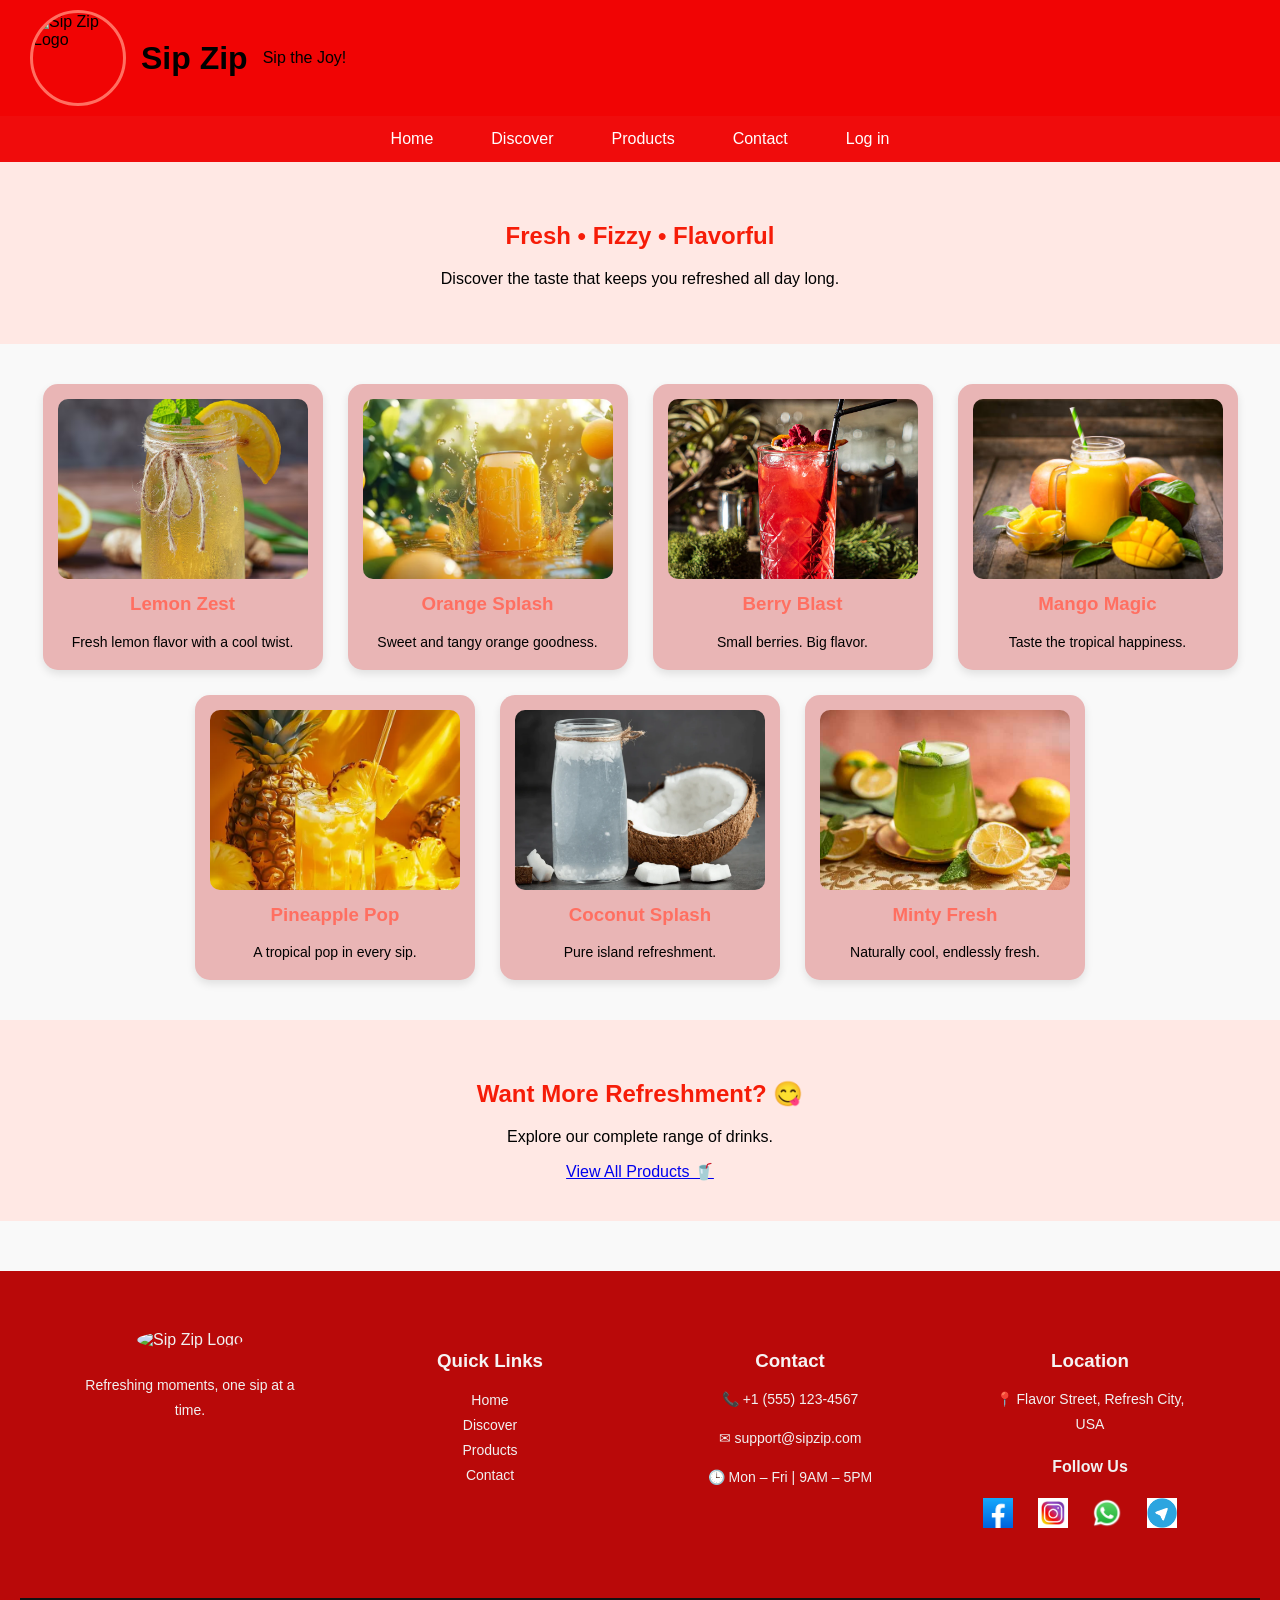
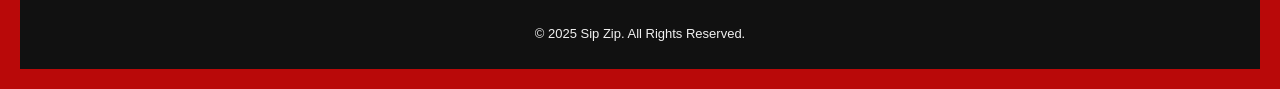
==== index.html @ 84e17173 "first commit" ====
<!DOCTYPE html>
<html lang="en">
<head>
    <meta charset="UTF-8">
    <title>Sip Zip | Refresh Your Day</title>
    <link rel="stylesheet" href="stylesheet.css">

        <link rel="icon" type="image/png" href="Logo.png" sizes="96x96" />
<link rel="icon" type="image/svg+xml" href="Logo.png" />
<link rel="shortcut icon" href="Logo.png" />


</head>
<body>
 
    <!-- Header -->
    <header>
        <div class="logo-area">
        <img src="logo.png" alt="Sip Zip Logo" class="logo">
        <h1>Sip Zip</h1>
            
    </div>
      <p>Sip the Joy!</p>
    </header>

    <!-- Navbar -->
    <nav>
        <ul>
            <li><a href="index.html">Home</a></li>
             <li><a href="about us.html">Discover</a></li>
            <li><a href="product.html">Products</a></li>
           
            <li><a href="contact.html">Contact</a></li>
             <li><a href="login.html">Log in</a></li> 
        </ul>
    </nav>

    <!-- Hero Section -->
    <section class="hero">
        <h2>Fresh • Fizzy • Flavorful</h2>
        <p>Discover the taste that keeps you refreshed all day long.</p>
    </section>

    <!-- Cards Section -->
    <section class="cards">
        <div class="card">
            <img src="lemon zest.avif" alt="Lemon Drink">
            <h3>Lemon Zest</h3>
            <p>Fresh lemon flavor with a cool twist.</p>
        </div>

        <div class="card">
            <img src="orange splash.webp" alt="Orange Drink">
            <h3>Orange Splash</h3>
            <p>Sweet and tangy orange goodness.</p>
        </div>

        <div class="card">
            <img src="berry blast.webp" alt="Berry Drink">
            <h3>Berry Blast</h3>
            <p>Small berries. Big flavor.</p>
        </div>
         <div class="card">
         <img src="mango.jpg" alt="Mango Magic">
            <h3>Mango Magic</h3>
            <p>Taste the tropical happiness.</p>
        </div>
         <div class="card">
         <img src="pineapple.webp" alt="Pineapple Pop">
            <h3>Pineapple Pop</h3>
            <p>A tropical pop in every sip.</p>
        </div>
         <div class="card">
         <img src="coconut.webp" alt="Coconut Splash">
            <h3>Coconut Splash</h3>
            <p>Pure island refreshment.</p>
        </div>
         <div class="card">
         <img src="mint.jpg" alt="Minty Fresh">
            <h3>Minty Fresh</h3>
            <p>Naturally cool, endlessly fresh.</p>
        </div>
      
    </section>

<section class="hero">
    <h2>Want More Refreshment? 😋</h2>
    <p>Explore our complete range of drinks.</p>
    <a href="product.html" class="menu-btn">View All Products 🥤</a>
</section>
<footer class="main-footer">

    <div class="footer-container">

        <!-- Logo & Tagline -->
        <div class="footer-box">
            <img src="logo.png" alt="Sip Zip Logo" class="footer-logo">
            <p>Refreshing moments, one sip at a time.</p>
        </div>

        <!-- Quick Links -->
        <div class="footer-box">
            <h3>Quick Links</h3>
            <ul>
                <li><a href="home.html">Home</a></li>
                <li><a href="about us.html">Discover</a></li>
                <li><a href="product.html">Products</a></li>
                <li><a href="contact.html">Contact</a></li>  
               
            </ul>
        </div>

        <!-- Contact Info -->
        <div class="footer-box">
            <h3>Contact</h3>
            <p>📞 +1 (555) 123-4567</p>
            <p>✉ support@sipzip.com</p>
            <p>🕒 Mon – Fri | 9AM – 5PM</p>
        </div>

        <!-- Location & Social -->
        <div class="footer-box">
            <h3>Location</h3>
            <p>📍 Flavor Street, Refresh City, USA</p>

            <div class="social-icons">
            <h4>Follow Us</h4>
            <a href="#"><img src="facebok.ac3b465e-4384-42a8-9142-901c0405e1bc" alt="Facebook"></a>
            <a href="#"><img src="insta.webp" alt="Instagram"></a>
            <a href="#"><img src="WhatsApp.svg.webp" alt="WhatsApp"></a>
            <a href="#"><img src="telegram.png" alt="Telegram"></a>
        </div>
        </div>

    </div>

    <!-- Bottom Line -->
    <div class="footer-bottom">
        <p>© 2025 Sip Zip. All Rights Reserved.</p>
    </div>

</footer>









   

</body>
</html>
---- stylesheet.css ----
/* General Styling */
body {
    margin: 0;
    font-family: Arial, Helvetica, sans-serif;
    background-color: #f9f9f9;
}
  /* --------------Home page styling ---------------------- */
/* Header */
header {
    display: flex;
    align-items: center;
    background-color: #f10404;
    padding: 10px 30px;   /* pehle zyada tha, ab kam */
    gap: 15px;
}

/* Navbar */
nav {
    background-color: #f00c0c;
}

nav ul {
    list-style: none;
    margin: 0;
    padding: 0;
    display: flex;
    justify-content: center;
}

nav ul li {
    margin: 0 15px;
}

nav ul li a {
    color: white;
    text-decoration: none;
    padding: 14px;
    display: block;
}

nav ul li a:hover {
    background-color: #ff6f61;
    border-radius: 5px;
}

/* Hero Section */
.hero {
    text-align: center;
    padding: 40px 20px;
    background-color: #ffe8e4;
}

.hero h2 {
    color: #f61c08;
}

/* Cards Section */
.cards {
    display: flex;
    justify-content: center;
    gap: 20px;
    padding: 40px;
    flex-wrap: wrap;
}

.card {
    background-color:rgb(233, 181, 181);
    width: 250px;
    border-radius: 10px;
    box-shadow: 0 4px 8px rgba(252, 5, 5, 0.1);
    text-align: center;
    padding: 15px;
}

.card img {
    width: 100%;
    height: 180px;
    border-radius: 10px;
    object-fit: cover;
}

.card h3 {
    color: #ff6f61;
}
.card:hover {
    background-color: rgb(221, 124, 124);
    transform: translateY(-10px) scale(1.05); /* Thoda upar aur zoom */
    box-shadow: 0 10px 20px rgba(0,0,0,0.2); /* Shadow zyada ho jaye */
}
.card:hover h3 {
    color: #e85b50;
}
/* --------------Home page styling end ---------------------- */

/* --------------About us  page styling ---------------------- */
/* Logo Area */
.logo-area {
  
    display: flex;
    align-items: center;
    gap: 15px;


}
.logo {
    width: 90px;          /* size barha diya */
    height: 90px;
    border-radius: 50%;   /* circle */
    object-fit: cover;    /* image distort nahi hogi */
    border: 3px solid #ff6f61; /* brand color border */
}




/* Active Link */
nav ul li a.active {
    background-color: #ff6f61;
    border-radius: 5px;
}

/* Navbar hover */
nav ul li a:hover {
    background-color: #ef8383;
    border-radius: 5px;
}

/* Hero / About Intro */
.about-hero {
    background-color: #ffe8e4;
    text-align: center;
    padding: 50px 20px;
    border-radius: 10px;
    margin: 20px;
}

.about-hero h2 {
    color: #e81b08;
    font-size: 28px;
    margin-bottom: 15px;
}

.about-hero p {
    max-width: 700px;
    margin: 0 auto;
    font-size: 18px;
    line-height: 1.6;
}

/* Our Story Section */
.our-story {
    display: flex;
    justify-content: center;
    align-items: center;
    gap: 40px;
    padding: 50px 20px;
    flex-wrap: wrap;
    background-color: #e58877;
    border-radius: 15px;
    margin: 20px;
     transition: transform 0.3s ease;
}

.story-text {
    max-width: 500px;
    
}

.story-text h3 {
    color: #f53827;
    margin-bottom: 15px;
    font-size: 24px;
    margin-left: 15px;
}

.story-text p {
    font-size: 16px;
    line-height: 1.6;
margin-left: 15px;
}

.story-img img {
    width: 400px;
    border-radius: 15px;
}
.story-text:hover{
    background-color: #ea9595;
}
.story-img:hover{
      transform: translateY(-10px) scale(1.05); 
    box-shadow: 0 10px 20px rgba(0,0,0,0.2); 
}
.story-text:hover{
       transform: translateY(-10px) scale(1.05); 
    box-shadow: 0 10px 20px rgba(0,0,0,0.2); 
}
.our-story:hover{
      transform: translateY(-10px) scale(1.05); 
    box-shadow: 0 10px 20px rgba(0,0,0,0.2); 

}



/* Footer */
footer {
    text-align: center;
    background-color: #e71313;
    color: white;
    padding: 20px;
    margin-top: 30px;
}
/* Discover Section */
.discover {
    background-color: #fff3f1;
    padding: 50px 20px;
    margin: 20px;
    border-radius: 10px;
    text-align: center;
}

.discover h3 {
    color: #ff6f61;
    font-size: 28px;
    margin-bottom: 30px;
}

/* Horizontal scroll container */
.discover-container {
     display: flex;
    justify-content: center;
    gap: 80px;
    padding: 40px;
    flex-wrap: wrap;
}



/* Discover Card */
.discover-card {
    min-width: 250px;
    background-color: rgb(234, 132, 132);
    border-radius: 15px;
    box-shadow: 0 6px 12px rgba(0,0,0,0.1);
    padding: 15px;
   width: 100%;
    max-width: 600px;
    margin: 0 auto;
    text-align: center;
    transition: transform 0.3s ease, box-shadow 0.3s ease;
}

.discover-card img {
    width: 100%;
    height: 150px;
    object-fit: cover;
    border-radius: 10px;
    margin-bottom: 10px;
}

.discover-card h4 {
    color: #f41f0c;
    margin-bottom: 8px;
}

.discover-card p {
    font-size: 14px;
    line-height: 1.5;
}

/* Hover Effect */
.discover-card:hover {
    background-color: #f6abab;
    transform: translateY(-8px) scale(1.05);
    box-shadow: 0 12px 20px rgba(0,0,0,0.2);
}

/* Responsive */
@media screen and (max-width: 768px) {
    .discover-container {
        flex-direction: row;
    }
    .discover-card {
        min-width: 200px;
    }
}
/* ----------------------about page styling end---------------*/
/*----------------Product page styling-------------------------- */
/* Page Intro */

.page-intro {
    text-align: center;
    padding: 40px 20px;
    background-color: #fbf8f8;
    border-radius: 10px;
    margin: 20px;
}

.page-intro h2 {
    color: #f11a06;
    font-size: 28px;
    margin-bottom: 10px;
}

.page-intro p {
    max-width: 700px;
    margin: 0 auto;
    font-size: 16px;
}
.category h3{
     color: #f20c0c;
    font-size: 24px;
    margin-bottom: 25px;
    text-align: center; /
}

/* Cards Section */
.cards {

    display: flex;
    flex-wrap: wrap;
    justify-content: center;
    gap: 25px;
    
    padding: 40px 20px;
}

/* Card styling with hover */
.card {
    background-color: rgb(233, 181, 181);
    width: 250px;
    border-radius: 15px;
 
    box-shadow: 0 4px 8px rgba(0,0,0,0.1);
    text-align: center;
    padding: 15px;
    transition: transform 0.3s ease, box-shadow 0.3s ease;
}

.card img {
    width: 100%;
    height: 180px;
    border-radius: 10px;
    object-fit: cover;
}

.card:hover {
    transform: translateY(-10px) scale(1.05);
    box-shadow: 0 12px 20px rgba(0,0,0,0.2);
}

.card h3 {
    color: #ff6f61;
    margin-top: 10px;
    transition: color 0.3s ease;
}

.card:hover h3 {
    color: #e85b50;
}

.card p {
    font-size: 14px;
    margin: 5px 0;
}

.price {
    font-weight: bold;
    color: #ff6f61;
    margin-top: 5px;
}

/* Order Button */
.order-btn {
    background-color: #f91e0a;
    color: rgb(252, 251, 251);
    border: none;
    padding: 10px 20px;
    border-radius: 20px;
    margin-top: 10px;
    cursor: pointer;
    font-weight: bold;
    transition: background-color 0.3s ease;
}

.order-btn:hover {
    background-color: #e85b50;
}

/* Footer */
footer {
    text-align: center;
    background-color: #f11111;
    color: white;
    padding: 20px;
    margin-top: 30px;
}

/* Responsive */
@media screen and (max-width: 768px){
    .cards {
        flex-direction: column;
        align-items: center;
    }
    .card {
        width: 80%;
    }
    .story-img img {
        width: 100%;
    }
}
/*----------product styling end---------------*/
/*-------------contact page styling---------------*/
/* Login Page Background */
/* Contact Section */
.contact-section {
    padding: 50px 20px;
    text-align: center;
    background-color: #fff3f1;
    margin: 20px 40px;
    border-radius: 12px;
}

.contact-section h2 {
    color: #f81905;
    margin-bottom: 10px;
    font-size: 28px;
}

.contact-section p {
    font-size: 16px;
    margin-bottom: 30px;
}

/* Contact Cards */
.contact-cards {
    display: flex;
    justify-content: center;
    gap: 25px;
    flex-wrap: wrap;
    margin-bottom: 40px;
}

.contact-card {
   background-color: rgb(233, 181, 181);
    padding: 20px;
    width: 250px;
    border-radius: 12px;
    box-shadow: 0 6px 15px rgba(0,0,0,0.1);
    transition: transform 0.3s ease;
}

.contact-card:hover {

    transform: translateY(-8px) scale(1.03);
}

.contact-card h3 {
    color: #f51d09;
    margin-bottom: 10px;
}

/* Inquiry Form */
.form-area {
    max-width: 600px;
    margin: 0 auto;
    text-align: left;
}

.form-area h3 {
    color: #fa200c;
    margin-bottom: 15px;
}

.form-area input,
.form-area textarea {
    width: 100%;
    padding: 12px;
    margin-bottom: 15px;
    border-radius: 10px;
    border: 1px solid #ee0909;
    outline: none;
}

.form-area textarea {
    height: 120px;
}

.form-area button {
    background-color: #eb1b08;
    color: white;
    padding: 12px 22px;
    border: none;
    border-radius: 20px;
    cursor: pointer;
    font-weight: bold;
}

.form-area button:hover {
    background-color: #ed675e;
}
/*-------------contact styling end---------------*/
/*-------------Login styling-----------------------*/
.login-section {
    display: flex;
    justify-content: center;
    align-items: center;
    height: 70vh;
}

.login-box {
    background: #fff;
    padding: 30px;
    width: 320px;
    text-align: center;
    border-radius: 12px;
    box-shadow: 0 0 15px rgba(0,0,0,0.1);
}

.login-box h2 {
    margin-bottom: 20px;
    color: #ff6f61;
}

.login-box input {
    width: 100%;
    padding: 10px;
    margin: 10px 0;
}

.login-box button {
    width: 100%;
    padding: 10px;
    background: #ff6f61;
    border: none;
    color: white;
    border-radius: 25px;
    cursor: pointer;
}

.login-box .note {
    font-size: 12px;
    margin-top: 15px;
    color: #777;
}

/*----------------Login styling end----------------*/

/*----Footer-----*/
/* Footer */
.main-footer {
    background-color: #b90909;
    color: #f1f1f1;
    margin-top: 50px;
}

.footer-container {
    display: flex;
    justify-content: space-between;
    flex-wrap: wrap;
    padding: 40px 60px;
}

.footer-box {
    width: 220px;
    margin-bottom: 25px;
}

.footer-box h3 {
    color: #f6f3f3;
    margin-bottom: 15px;
}

.footer-box p,
.footer-box li {
    font-size: 14px;
    line-height: 1.8;
}

.footer-box ul {
    list-style: none;
    padding: 0;
}

.footer-box ul li a {
    text-decoration: none;
    color: #f1f1f1;
}

.footer-box ul li a:hover {
    color: #ff6f61;
}

/* Footer Logo */
.footer-logo {
    width: 80px;
    border-radius: 50%;
    margin-bottom: 10px;
}

/* Social Icons */
.social-icons {
    margin-top: 15px;
}

.social-icons a {
    font-size: 20px;
    margin-right: 10px;
    text-decoration: none;
    color: #f1f1f1;
}
.social-icons a img{
     width: 30px;
    margin-right: 10px;
    transition: transform 0.3s;
}

.social-icons a:hover {
    color: #ff6f61;
}

/* Footer Bottom */
.footer-bottom {
    text-align: center;
    padding: 15px;
    background-color: #111;
    font-size: 13px;
}
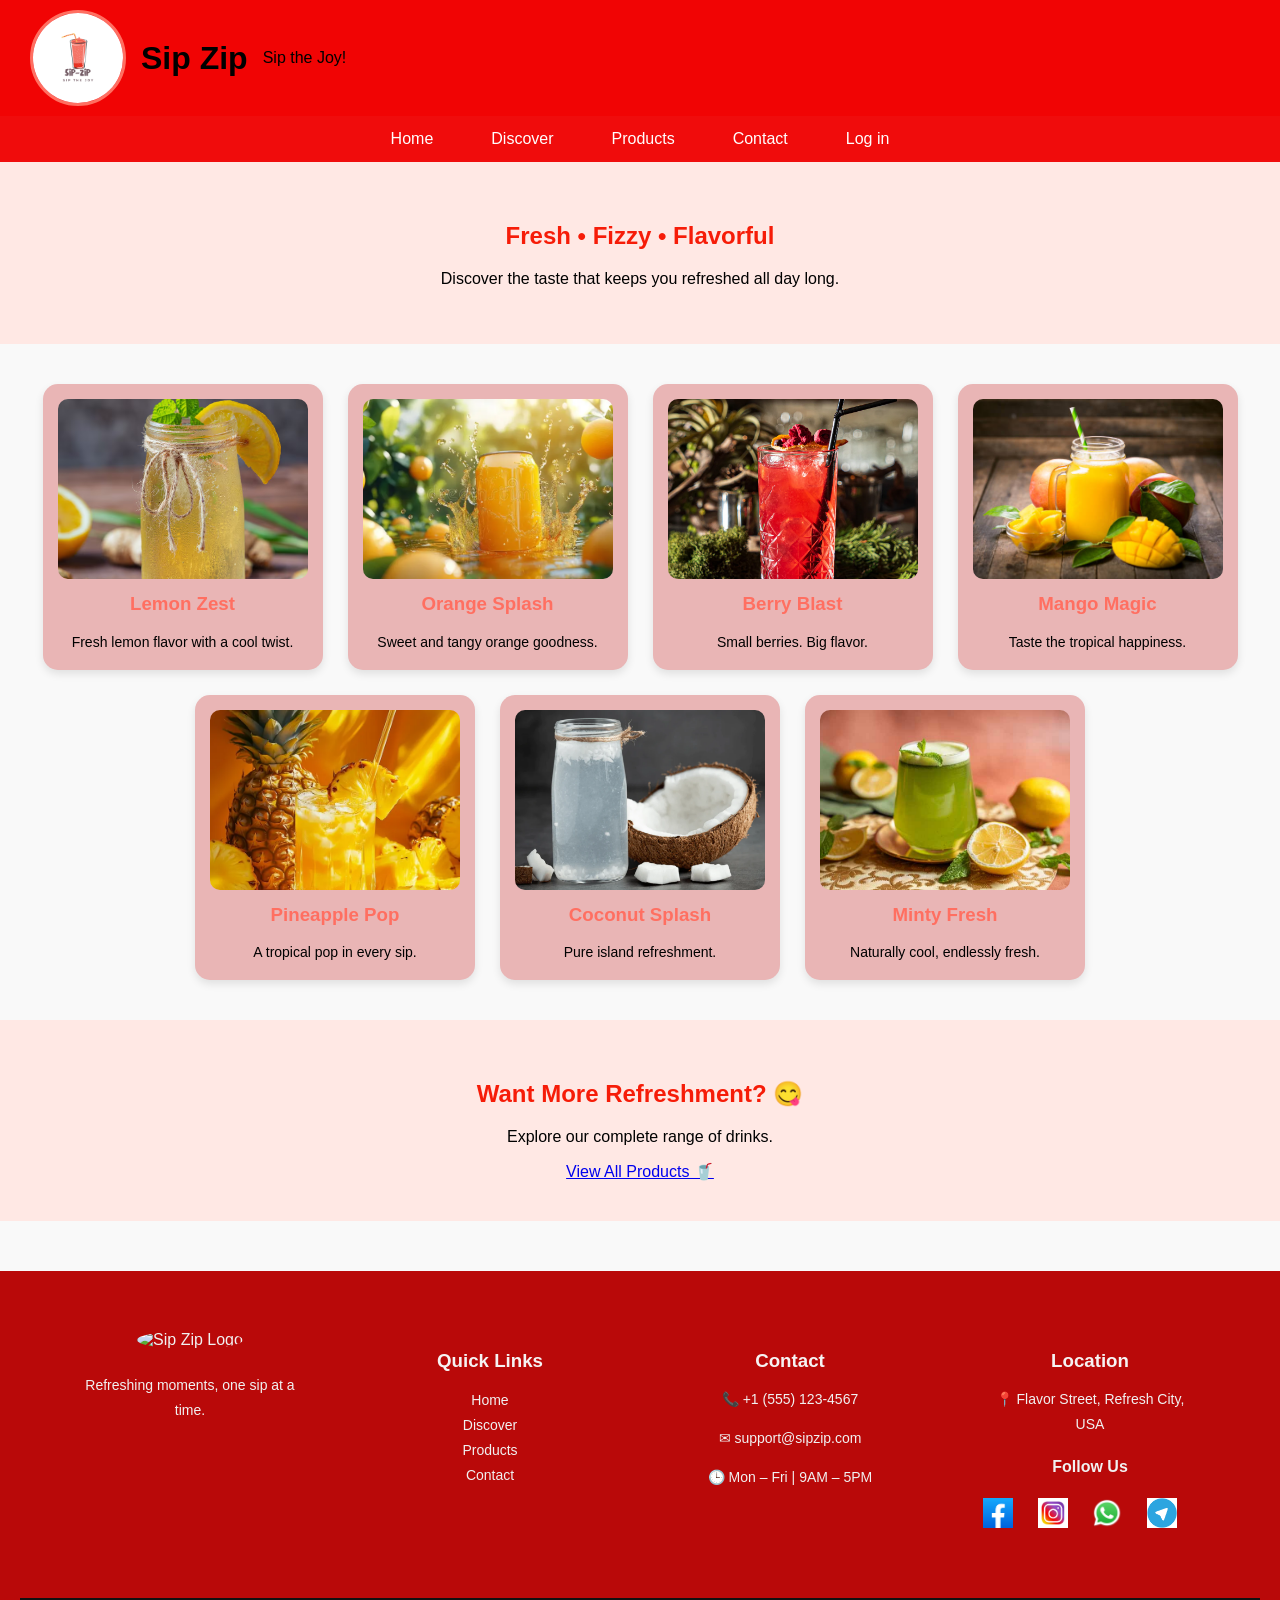
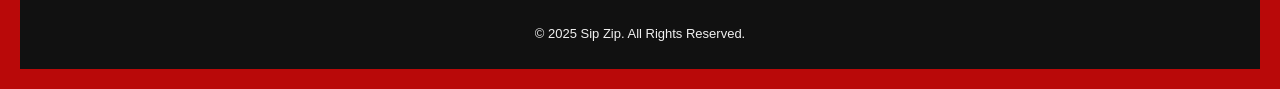
==== commit 620c69fa: "change" ====
--- a/index.html
+++ b/index.html
@@ -16,7 +16,7 @@
     <!-- Header -->
     <header>
         <div class="logo-area">
-        <img src="logo.png" alt="Sip Zip Logo" class="logo">
+        <img src="Logo.png" alt="Sip Zip Logo" class="logo">
         <h1>Sip Zip</h1>
             
     </div>
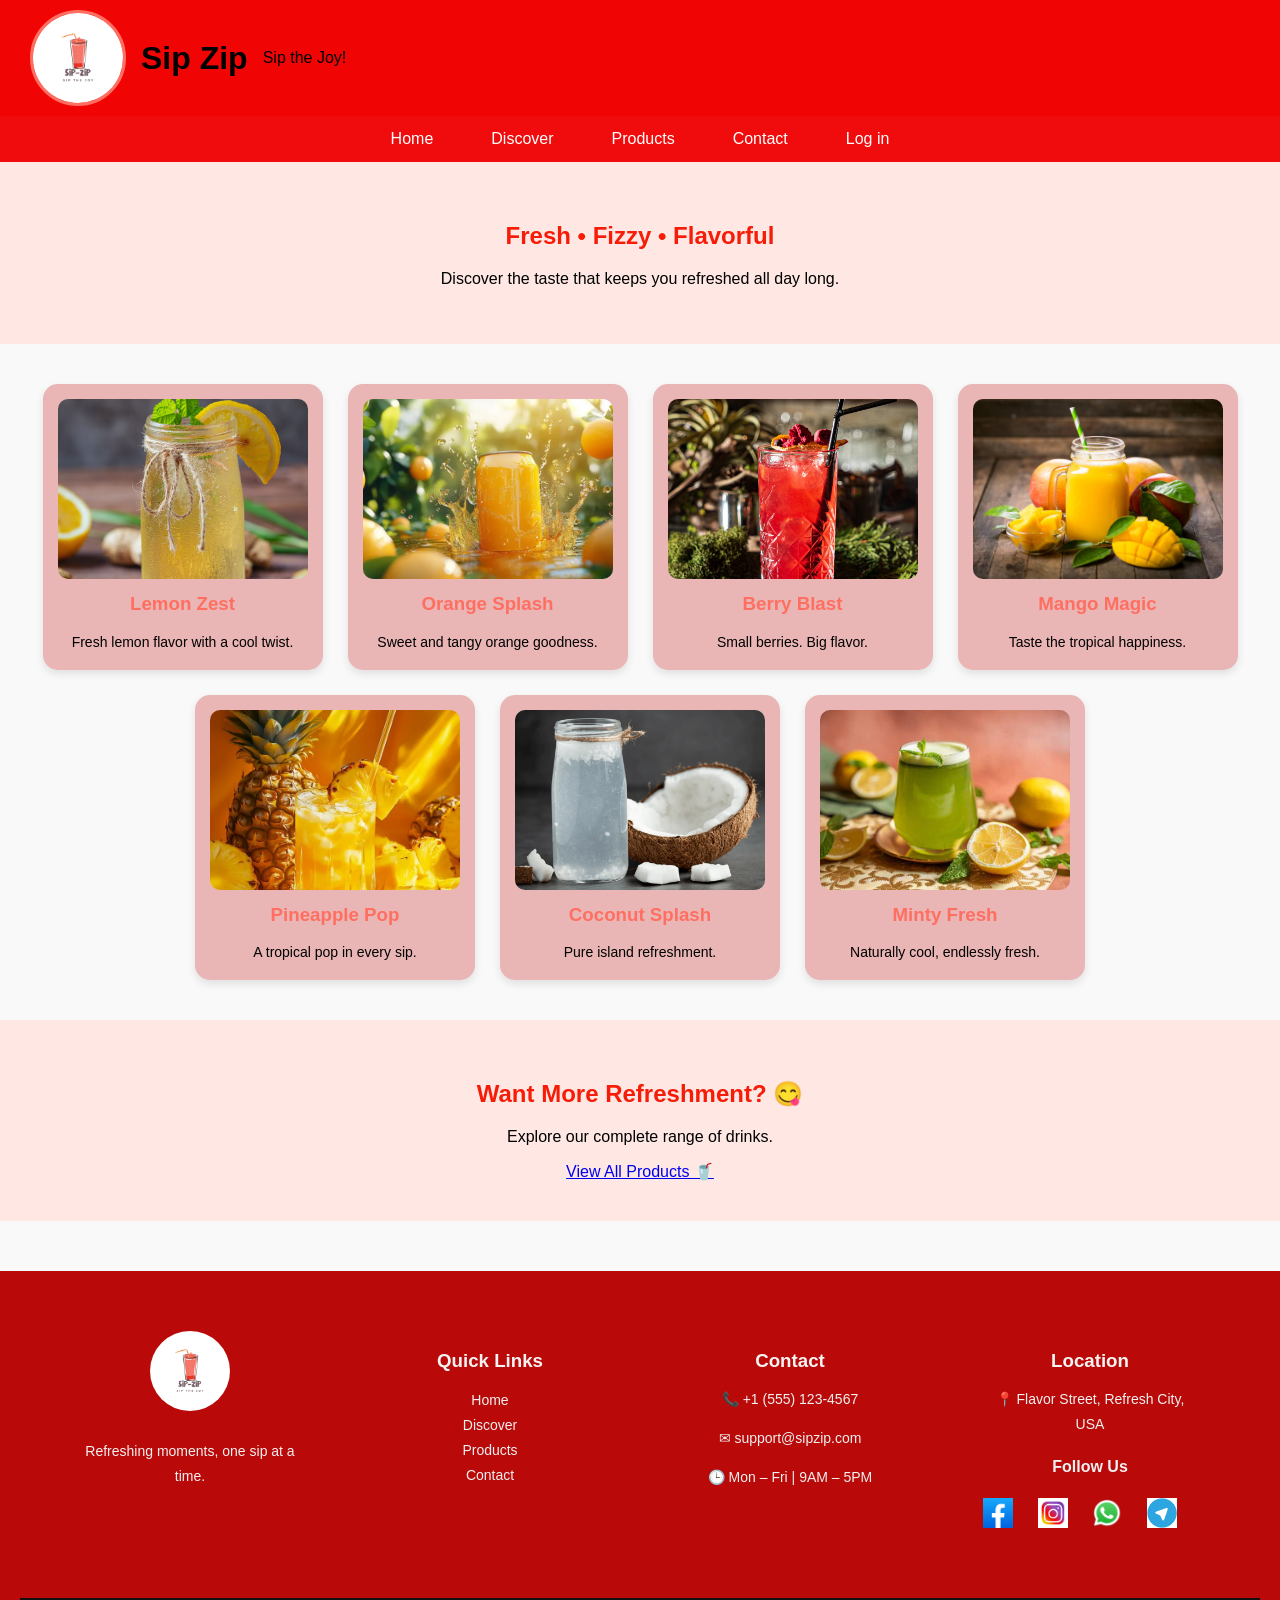
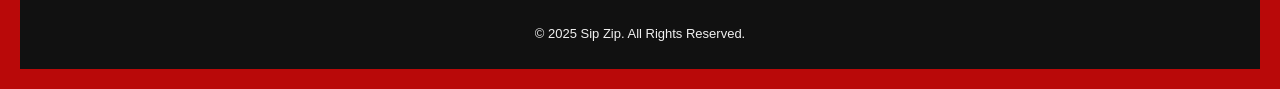
==== commit 9c39f9a7: "minor change" ====
--- a/index.html
+++ b/index.html
@@ -94,7 +94,7 @@
 
         <!-- Logo & Tagline -->
         <div class="footer-box">
-            <img src="logo.png" alt="Sip Zip Logo" class="footer-logo">
+            <img src="Logo.png" alt="Sip Zip Logo" class="footer-logo">
             <p>Refreshing moments, one sip at a time.</p>
         </div>
 
